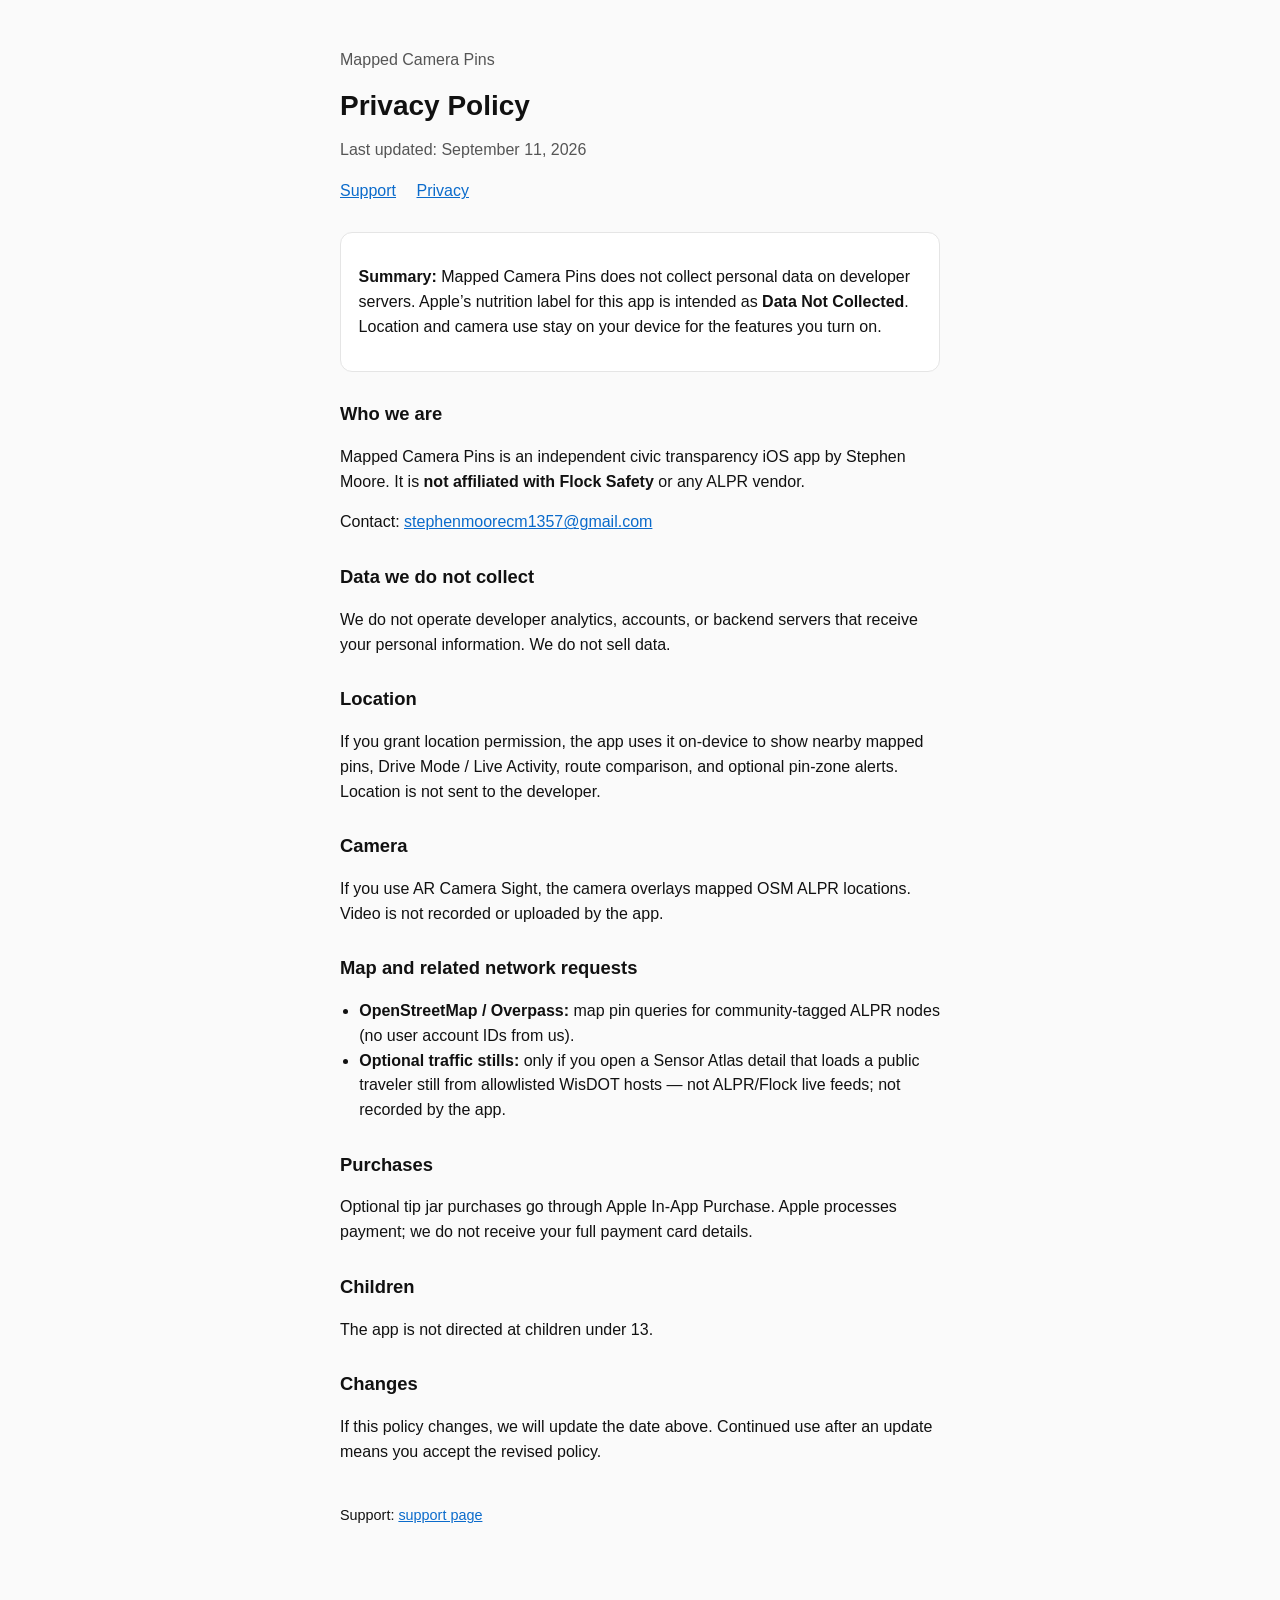
==== privacy.html @ 88f29cb3 "Add Mapped Camera Pins support and privacy Pages site." ====
<!doctype html>
<html lang="en">
<head>
  <meta charset="utf-8" />
  <meta name="viewport" content="width=device-width, initial-scale=1" />
  <title>Mapped Camera Pins — Privacy Policy</title>
  <meta name="description" content="Privacy policy for Mapped Camera Pins. Data Not Collected. Location stays on device." />
  <link rel="stylesheet" href="styles.css" />
</head>
<body>
  <main>
    <header>
      <p class="muted">Mapped Camera Pins</p>
      <h1>Privacy Policy</h1>
      <p class="muted">Last updated: September 11, 2026</p>
      <nav>
        <a href="./">Support</a>
        <a href="./privacy.html">Privacy</a>
      </nav>
    </header>

    <section class="card">
      <p><strong>Summary:</strong> Mapped Camera Pins does not collect personal data on developer servers. Apple’s nutrition label for this app is intended as <strong>Data Not Collected</strong>. Location and camera use stay on your device for the features you turn on.</p>
    </section>

    <section>
      <h2>Who we are</h2>
      <p>Mapped Camera Pins is an independent civic transparency iOS app by Stephen Moore. It is <strong>not affiliated with Flock Safety</strong> or any ALPR vendor.</p>
      <p>Contact: <a href="mailto:stephenmoorecm1357@gmail.com">stephenmoorecm1357@gmail.com</a></p>
    </section>

    <section>
      <h2>Data we do not collect</h2>
      <p>We do not operate developer analytics, accounts, or backend servers that receive your personal information. We do not sell data.</p>
    </section>

    <section>
      <h2>Location</h2>
      <p>If you grant location permission, the app uses it on-device to show nearby mapped pins, Drive Mode / Live Activity, route comparison, and optional pin-zone alerts. Location is not sent to the developer.</p>
    </section>

    <section>
      <h2>Camera</h2>
      <p>If you use AR Camera Sight, the camera overlays mapped OSM ALPR locations. Video is not recorded or uploaded by the app.</p>
    </section>

    <section>
      <h2>Map and related network requests</h2>
      <ul>
        <li><strong>OpenStreetMap / Overpass:</strong> map pin queries for community-tagged ALPR nodes (no user account IDs from us).</li>
        <li><strong>Optional traffic stills:</strong> only if you open a Sensor Atlas detail that loads a public traveler still from allowlisted WisDOT hosts — not ALPR/Flock live feeds; not recorded by the app.</li>
      </ul>
    </section>

    <section>
      <h2>Purchases</h2>
      <p>Optional tip jar purchases go through Apple In-App Purchase. Apple processes payment; we do not receive your full payment card details.</p>
    </section>

    <section>
      <h2>Children</h2>
      <p>The app is not directed at children under 13.</p>
    </section>

    <section>
      <h2>Changes</h2>
      <p>If this policy changes, we will update the date above. Continued use after an update means you accept the revised policy.</p>
    </section>

    <footer>
      <p>Support: <a href="./">support page</a></p>
    </footer>
  </main>
</body>
</html>
---- styles.css ----
:root { color-scheme: light dark; --fg: #111; --muted: #555; --bg: #fafafa; --card: #fff; --line: #e5e5e5; --accent: #0b6bcb; }
@media (prefers-color-scheme: dark) {
  :root { --fg: #f2f2f2; --muted: #a8a8a8; --bg: #0f1115; --card: #171a21; --line: #2a2f3a; --accent: #6cb6ff; }
}
* { box-sizing: border-box; }
body { margin: 0; font: 16px/1.55 -apple-system, BlinkMacSystemFont, "Segoe UI", sans-serif; color: var(--fg); background: var(--bg); }
main { max-width: 40rem; margin: 0 auto; padding: 2rem 1.25rem 4rem; }
header { margin-bottom: 1.75rem; }
h1 { font-size: 1.75rem; line-height: 1.2; margin: 0 0 0.35rem; }
h2 { font-size: 1.15rem; margin: 1.75rem 0 0.5rem; }
p, li { color: var(--fg); }
.muted { color: var(--muted); }
.card { background: var(--card); border: 1px solid var(--line); border-radius: 12px; padding: 1rem 1.1rem; }
a { color: var(--accent); }
nav a { margin-right: 1rem; }
ul { padding-left: 1.2rem; }
footer { margin-top: 2.5rem; font-size: 0.9rem; color: var(--muted); }
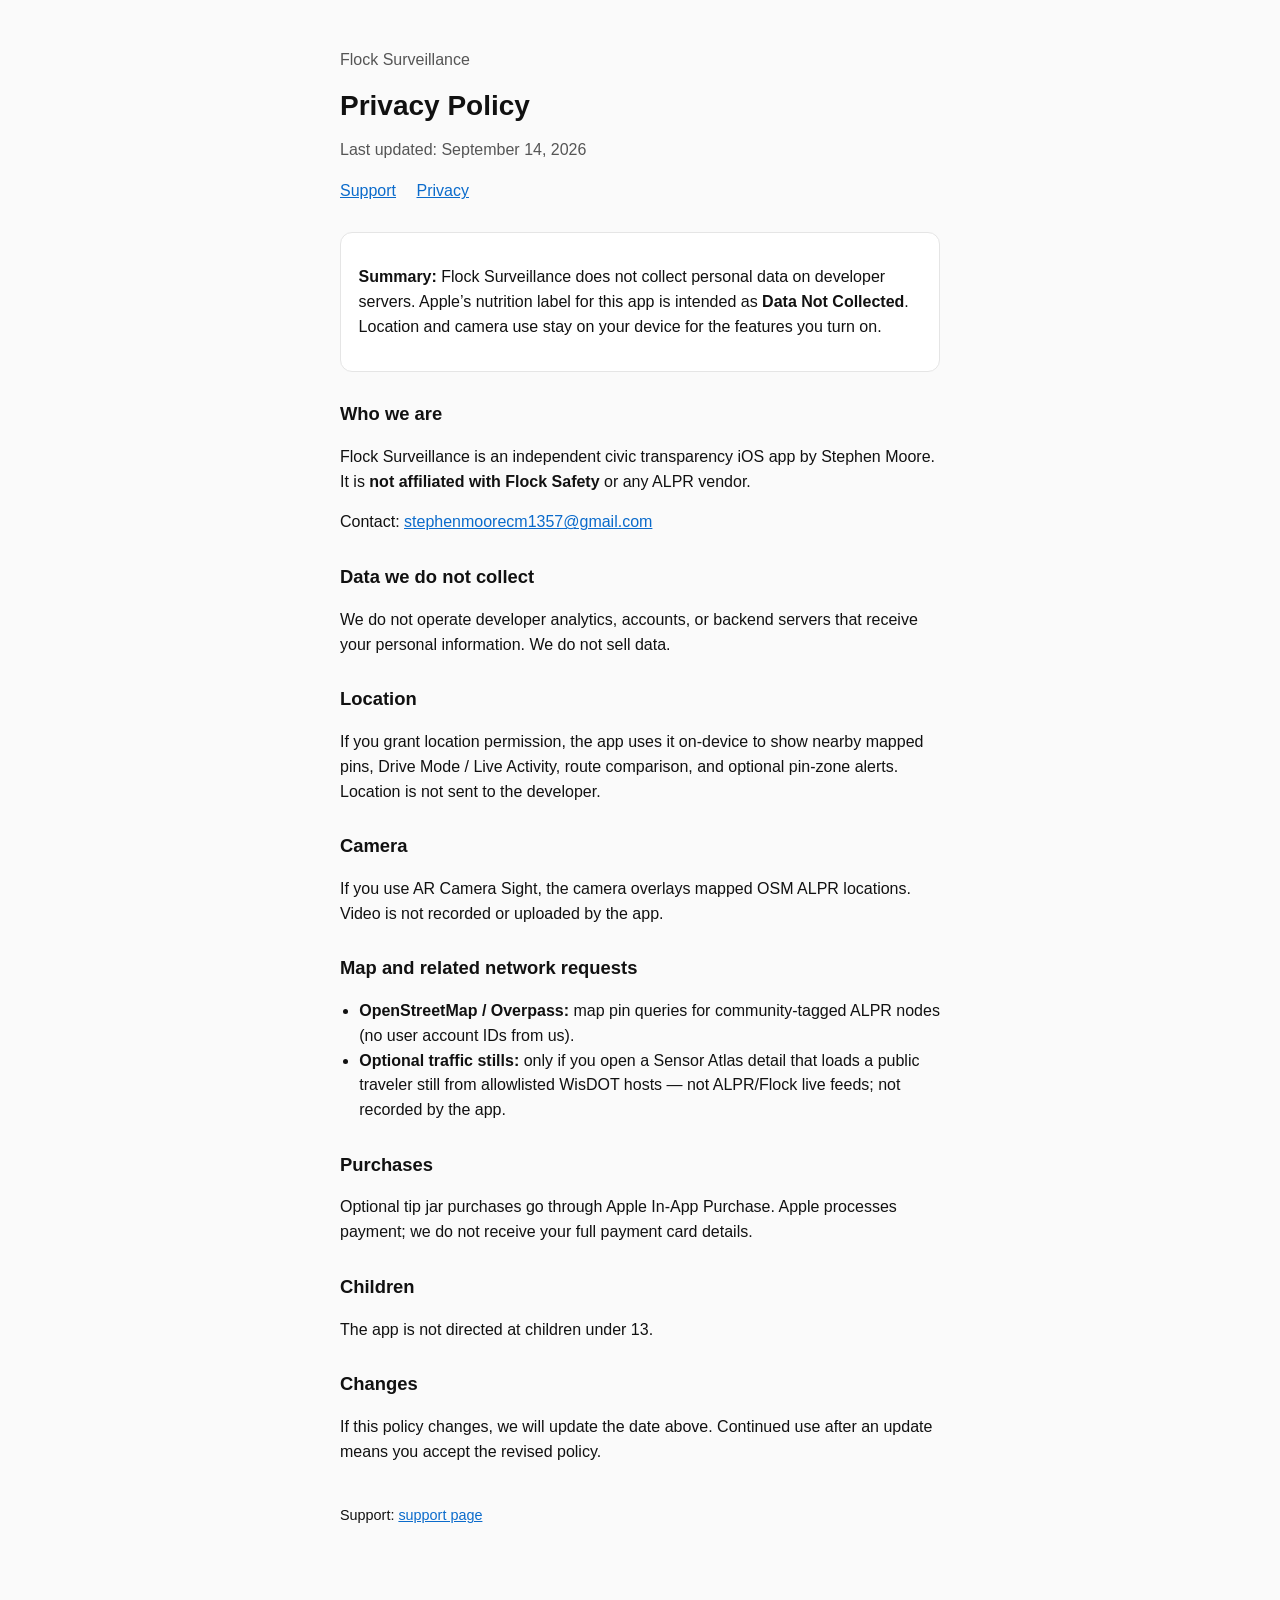
==== commit a1abc370: "Rebrand Pages copy from Mapped Camera Pins to Flock Surveillance. Keep support and privacy URLs unch" ====
--- a/privacy.html
+++ b/privacy.html
@@ -3,16 +3,16 @@
 <head>
   <meta charset="utf-8" />
   <meta name="viewport" content="width=device-width, initial-scale=1" />
-  <title>Mapped Camera Pins — Privacy Policy</title>
-  <meta name="description" content="Privacy policy for Mapped Camera Pins. Data Not Collected. Location stays on device." />
+  <title>Flock Surveillance — Privacy Policy</title>
+  <meta name="description" content="Privacy policy for Flock Surveillance. Data Not Collected. Location stays on device." />
   <link rel="stylesheet" href="styles.css" />
 </head>
 <body>
   <main>
     <header>
-      <p class="muted">Mapped Camera Pins</p>
+      <p class="muted">Flock Surveillance</p>
       <h1>Privacy Policy</h1>
-      <p class="muted">Last updated: September 11, 2026</p>
+      <p class="muted">Last updated: September 14, 2026</p>
       <nav>
         <a href="./">Support</a>
         <a href="./privacy.html">Privacy</a>
@@ -20,12 +20,12 @@
     </header>
 
     <section class="card">
-      <p><strong>Summary:</strong> Mapped Camera Pins does not collect personal data on developer servers. Apple’s nutrition label for this app is intended as <strong>Data Not Collected</strong>. Location and camera use stay on your device for the features you turn on.</p>
+      <p><strong>Summary:</strong> Flock Surveillance does not collect personal data on developer servers. Apple’s nutrition label for this app is intended as <strong>Data Not Collected</strong>. Location and camera use stay on your device for the features you turn on.</p>
     </section>
 
     <section>
       <h2>Who we are</h2>
-      <p>Mapped Camera Pins is an independent civic transparency iOS app by Stephen Moore. It is <strong>not affiliated with Flock Safety</strong> or any ALPR vendor.</p>
+      <p>Flock Surveillance is an independent civic transparency iOS app by Stephen Moore. It is <strong>not affiliated with Flock Safety</strong> or any ALPR vendor.</p>
       <p>Contact: <a href="mailto:stephenmoorecm1357@gmail.com">stephenmoorecm1357@gmail.com</a></p>
     </section>
 
